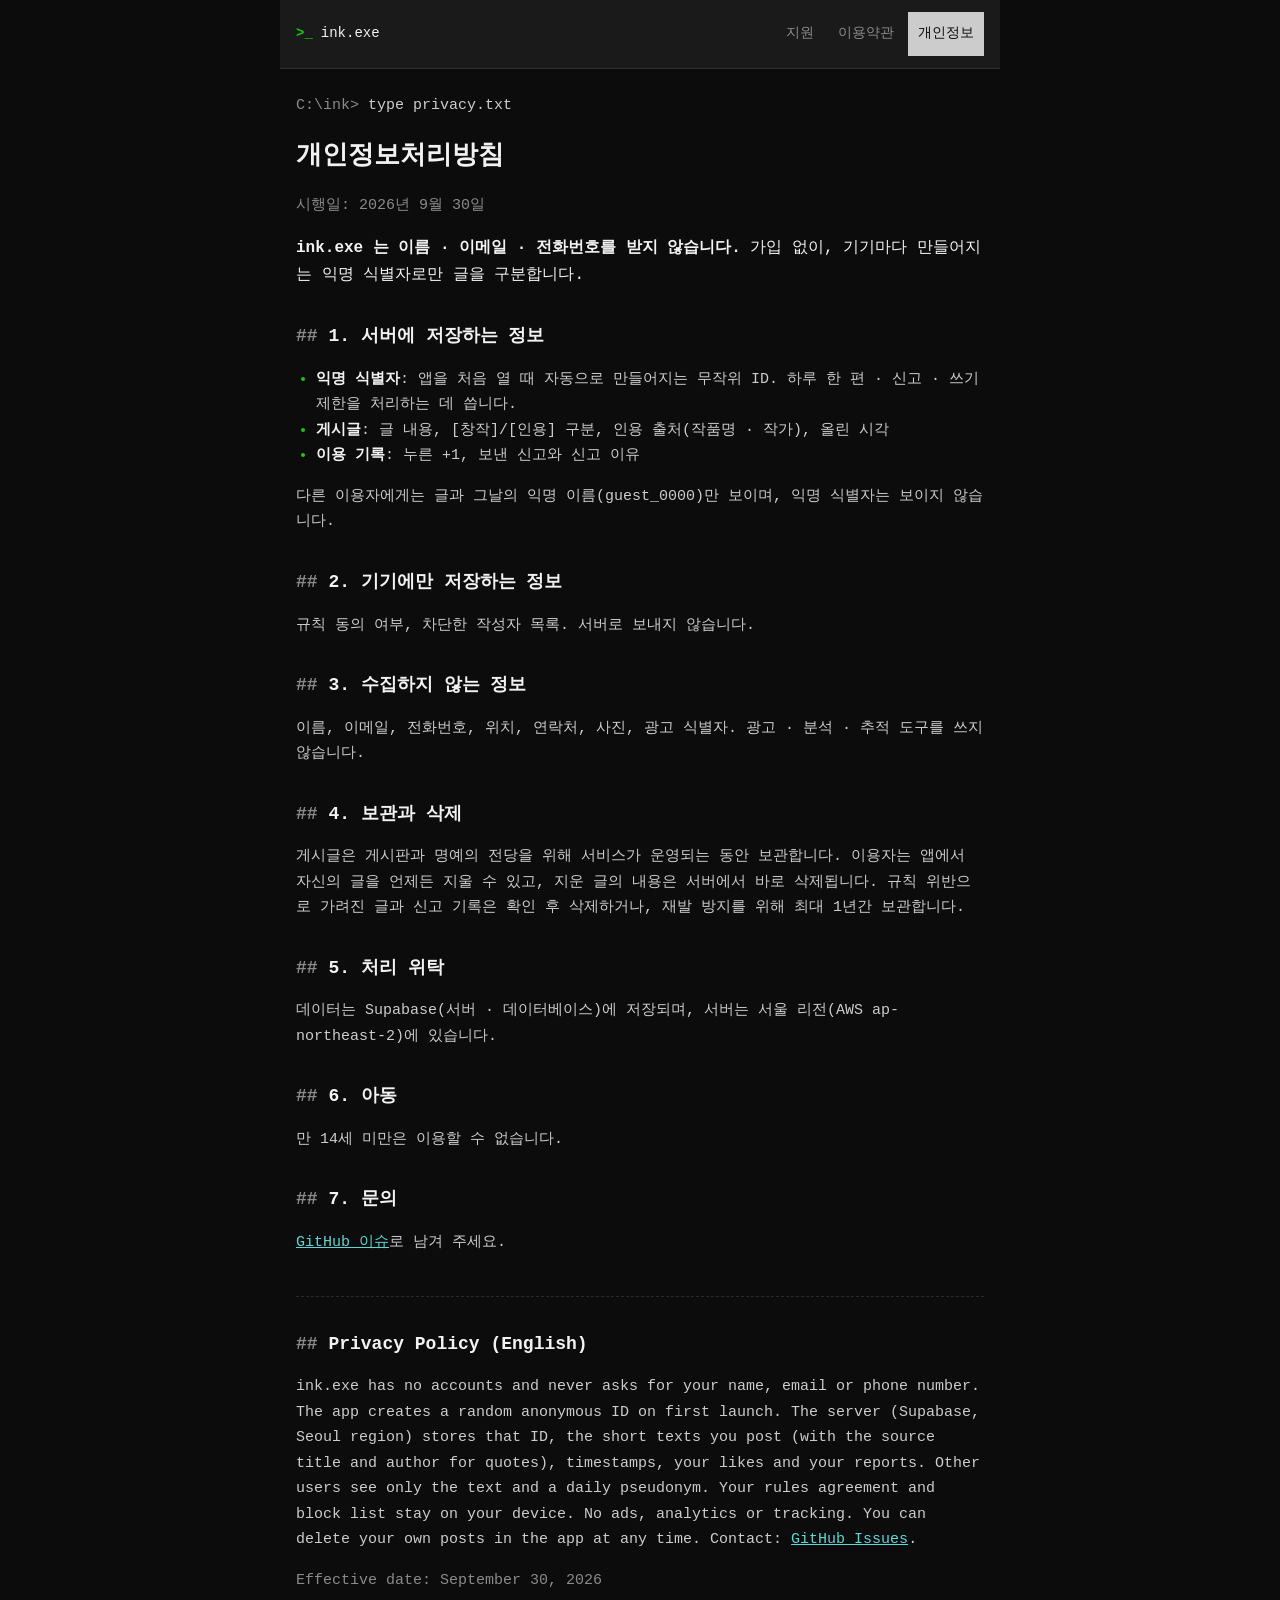
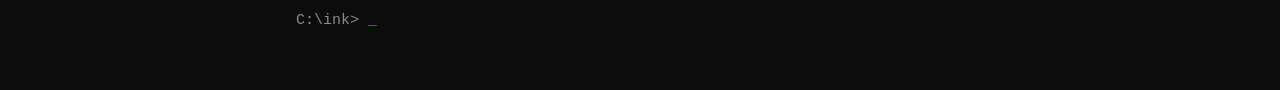
==== docs/privacy.html @ 221719de "ink.exe 첫 버전: 매일 글감 하나, 선착순 20명 익명 짧은 글 - Supabase 스키마 · RPC: 선착순 20 · 300자 · 하루 한 편 · 인용 출처 필수   · " ====
<!doctype html>
<html lang="ko">
<head>
<meta charset="utf-8">
<meta name="viewport" content="width=device-width, initial-scale=1">
<title>ink.exe 개인정보처리방침</title>
<meta name="description" content="ink.exe 개인정보처리방침: 가입 없는 익명 게시판. 익명 식별자와 게시글만 서버에 저장합니다.">
<link rel="stylesheet" href="style.css">
</head>
<body>
<main>
<header class="bar"><span class="prompt">&gt;_</span> ink.exe <nav><a href="./">지원</a><a href="terms.html">이용약관</a><a href="privacy.html" aria-current="page">개인정보</a></nav></header>

<p class="cmd"><span class="dim">C:\ink&gt;</span> type privacy.txt</p>

<h1>개인정보처리방침</h1>
<p class="dim">시행일: 2026년 9월 30일</p>

<p class="lead"><strong>ink.exe 는 이름 · 이메일 · 전화번호를 받지 않습니다.</strong> 가입 없이, 기기마다 만들어지는 익명 식별자로만 글을 구분합니다.</p>

<h2>1. 서버에 저장하는 정보</h2>
<ul>
<li><strong>익명 식별자</strong>: 앱을 처음 열 때 자동으로 만들어지는 무작위 ID. 하루 한 편 · 신고 · 쓰기 제한을 처리하는 데 씁니다.</li>
<li><strong>게시글</strong>: 글 내용, [창작]/[인용] 구분, 인용 출처(작품명 · 작가), 올린 시각</li>
<li><strong>이용 기록</strong>: 누른 +1, 보낸 신고와 신고 이유</li>
</ul>
<p>다른 이용자에게는 글과 그날의 익명 이름(guest_0000)만 보이며, 익명 식별자는 보이지 않습니다.</p>

<h2>2. 기기에만 저장하는 정보</h2>
<p>규칙 동의 여부, 차단한 작성자 목록. 서버로 보내지 않습니다.</p>

<h2>3. 수집하지 않는 정보</h2>
<p>이름, 이메일, 전화번호, 위치, 연락처, 사진, 광고 식별자. 광고 · 분석 · 추적 도구를 쓰지 않습니다.</p>

<h2>4. 보관과 삭제</h2>
<p>게시글은 게시판과 명예의 전당을 위해 서비스가 운영되는 동안 보관합니다. 이용자는 앱에서 자신의 글을 언제든 지울 수 있고, 지운 글의 내용은 서버에서 바로 삭제됩니다. 규칙 위반으로 가려진 글과 신고 기록은 확인 후 삭제하거나, 재발 방지를 위해 최대 1년간 보관합니다.</p>

<h2>5. 처리 위탁</h2>
<p>데이터는 Supabase(서버 · 데이터베이스)에 저장되며, 서버는 서울 리전(AWS ap-northeast-2)에 있습니다.</p>

<h2>6. 아동</h2>
<p>만 14세 미만은 이용할 수 없습니다.</p>

<h2>7. 문의</h2>
<p><a href="https://github.com/isla0x/ink-exe/issues">GitHub 이슈</a>로 남겨 주세요.</p>

<hr>

<h2 lang="en">Privacy Policy (English)</h2>
<div lang="en">
<p>ink.exe has no accounts and never asks for your name, email or phone number. The app creates a random anonymous ID on first launch. The server (Supabase, Seoul region) stores that ID, the short texts you post (with the source title and author for quotes), timestamps, your likes and your reports. Other users see only the text and a daily pseudonym. Your rules agreement and block list stay on your device. No ads, analytics or tracking. You can delete your own posts in the app at any time. Contact: <a href="https://github.com/isla0x/ink-exe/issues">GitHub Issues</a>.</p>
<p class="dim">Effective date: September 30, 2026</p>
</div>

<p class="cmd"><span class="dim">C:\ink&gt;</span> <span class="cursor">_</span></p>
</main>
</body>
</html>
---- docs/style.css ----
:root {
  --bg: #0c0c0c;
  --bar: #1a1a1a;
  --fg: #cccccc;
  --hi: #f2f2f2;
  --dim: #8a8a8a;
  --ok: #16c60c;
  --cmd: #61d6d6;
  --tag: #f9f1a5;
  --line: #2a2a2a;
  color-scheme: dark;
}
* { box-sizing: border-box; }
html { -webkit-text-size-adjust: 100%; }
body {
  margin: 0;
  background: var(--bg);
  color: var(--fg);
  font-family: "SF Mono", ui-monospace, Menlo, Consolas, "D2Coding", "Nanum Gothic Coding", monospace;
  font-size: 15px;
  line-height: 1.7;
}
main { max-width: 720px; margin: 0 auto; padding: 0 16px 48px; }
.bar {
  display: flex; align-items: center; gap: 8px;
  margin: 0 -16px 24px; padding: 12px 16px;
  background: var(--bar); border-bottom: 1px solid var(--line);
  color: var(--hi); font-size: 14px;
}
.bar .prompt { color: var(--ok); font-weight: 700; }
.bar nav { margin-left: auto; display: flex; gap: 4px; }
.bar nav a { color: var(--dim); text-decoration: none; padding: 10px 10px; }
.bar nav a[aria-current="page"] { background: var(--fg); color: var(--bg); }
.cmd { margin: 0 0 8px; }
.dim { color: var(--dim); }
h1 { color: var(--hi); font-size: 26px; margin: 16px 0 4px; }
h2 { color: var(--hi); font-size: 18px; margin: 32px 0 8px; }
h2::before { content: "## "; color: var(--dim); }
h3 { color: var(--tag); font-size: 15px; margin: 20px 0 4px; }
.lead { font-size: 16px; color: var(--hi); }
strong { color: var(--hi); }
a { color: var(--cmd); }
code { color: var(--cmd); font-family: inherit; }
ul { padding-left: 20px; }
li::marker { color: var(--ok); }
hr { border: 0; border-top: 1px dashed var(--line); margin: 40px 0 0; }
table { width: 100%; border-collapse: collapse; font-size: 14px; }
th, td { text-align: left; vertical-align: top; padding: 8px 8px 8px 0; border-bottom: 1px solid var(--line); }
th { color: var(--dim); font-weight: 400; }
td:first-child { white-space: nowrap; padding-right: 16px; }
@media (max-width: 520px) { td:first-child { white-space: normal; } }
.cursor { color: var(--ok); animation: blink 1s steps(1) infinite; }
@keyframes blink { 50% { opacity: 0; } }
@media (prefers-reduced-motion: reduce) { .cursor { animation: none; } }
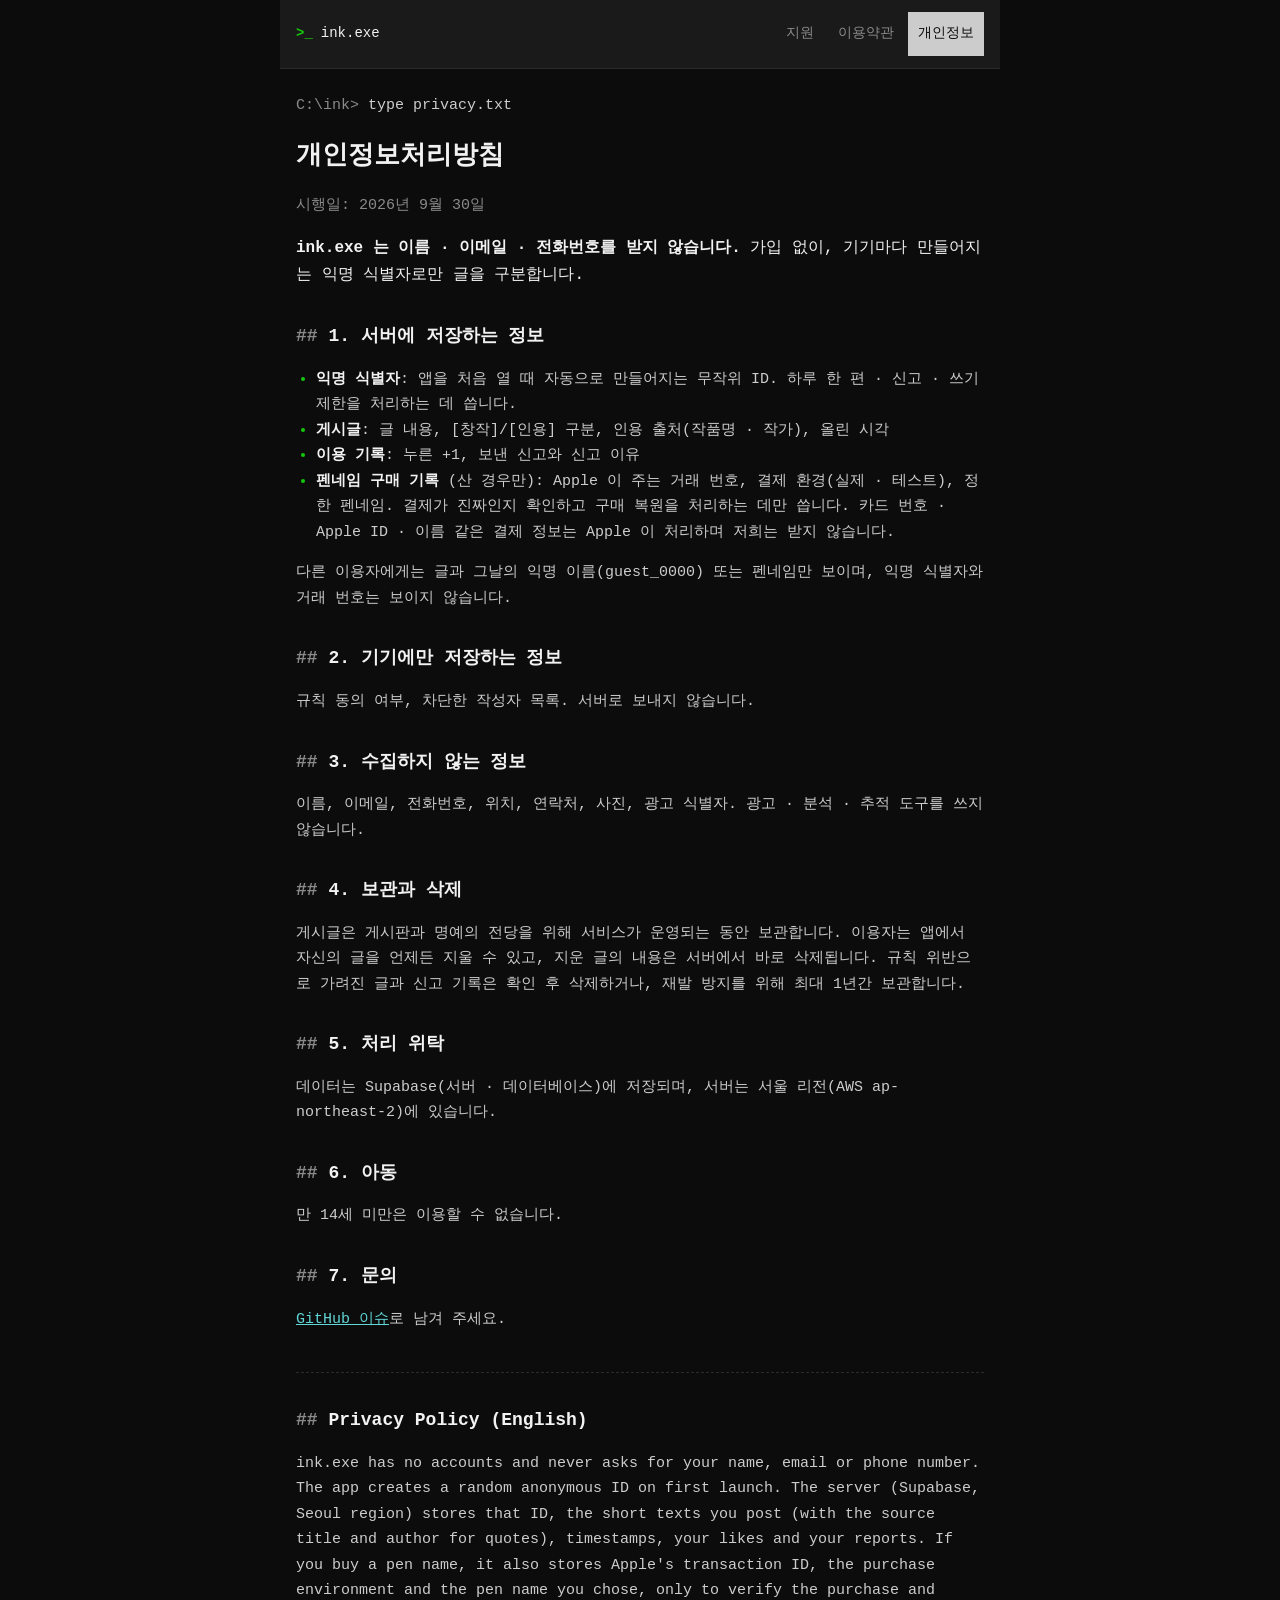
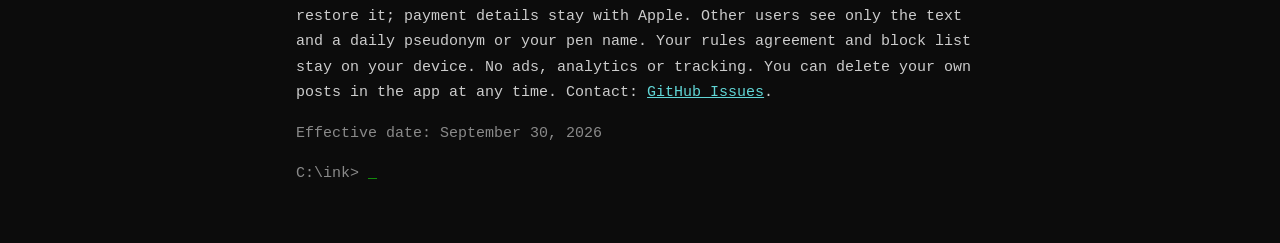
==== commit 4c1183ad: "펜네임: 상품 ID ink_exe_pen 으로 통일, 약관 · 개인정보 · 지원 페이지 · README 갱신 Co-Authored-By: Claude Opus 5.5 <norepl" ====
--- a/docs/privacy.html
+++ b/docs/privacy.html
@@ -23,8 +23,9 @@
 <li><strong>익명 식별자</strong>: 앱을 처음 열 때 자동으로 만들어지는 무작위 ID. 하루 한 편 · 신고 · 쓰기 제한을 처리하는 데 씁니다.</li>
 <li><strong>게시글</strong>: 글 내용, [창작]/[인용] 구분, 인용 출처(작품명 · 작가), 올린 시각</li>
 <li><strong>이용 기록</strong>: 누른 +1, 보낸 신고와 신고 이유</li>
+<li><strong>펜네임 구매 기록</strong> (산 경우만): Apple 이 주는 거래 번호, 결제 환경(실제 · 테스트), 정한 펜네임. 결제가 진짜인지 확인하고 구매 복원을 처리하는 데만 씁니다. 카드 번호 · Apple ID · 이름 같은 결제 정보는 Apple 이 처리하며 저희는 받지 않습니다.</li>
 </ul>
-<p>다른 이용자에게는 글과 그날의 익명 이름(guest_0000)만 보이며, 익명 식별자는 보이지 않습니다.</p>
+<p>다른 이용자에게는 글과 그날의 익명 이름(guest_0000) 또는 펜네임만 보이며, 익명 식별자와 거래 번호는 보이지 않습니다.</p>
 
 <h2>2. 기기에만 저장하는 정보</h2>
 <p>규칙 동의 여부, 차단한 작성자 목록. 서버로 보내지 않습니다.</p>
@@ -48,7 +49,7 @@
 
 <h2 lang="en">Privacy Policy (English)</h2>
 <div lang="en">
-<p>ink.exe has no accounts and never asks for your name, email or phone number. The app creates a random anonymous ID on first launch. The server (Supabase, Seoul region) stores that ID, the short texts you post (with the source title and author for quotes), timestamps, your likes and your reports. Other users see only the text and a daily pseudonym. Your rules agreement and block list stay on your device. No ads, analytics or tracking. You can delete your own posts in the app at any time. Contact: <a href="https://github.com/isla0x/ink-exe/issues">GitHub Issues</a>.</p>
+<p>ink.exe has no accounts and never asks for your name, email or phone number. The app creates a random anonymous ID on first launch. The server (Supabase, Seoul region) stores that ID, the short texts you post (with the source title and author for quotes), timestamps, your likes and your reports. If you buy a pen name, it also stores Apple's transaction ID, the purchase environment and the pen name you chose, only to verify the purchase and restore it; payment details stay with Apple. Other users see only the text and a daily pseudonym or your pen name. Your rules agreement and block list stay on your device. No ads, analytics or tracking. You can delete your own posts in the app at any time. Contact: <a href="https://github.com/isla0x/ink-exe/issues">GitHub Issues</a>.</p>
 <p class="dim">Effective date: September 30, 2026</p>
 </div>
 
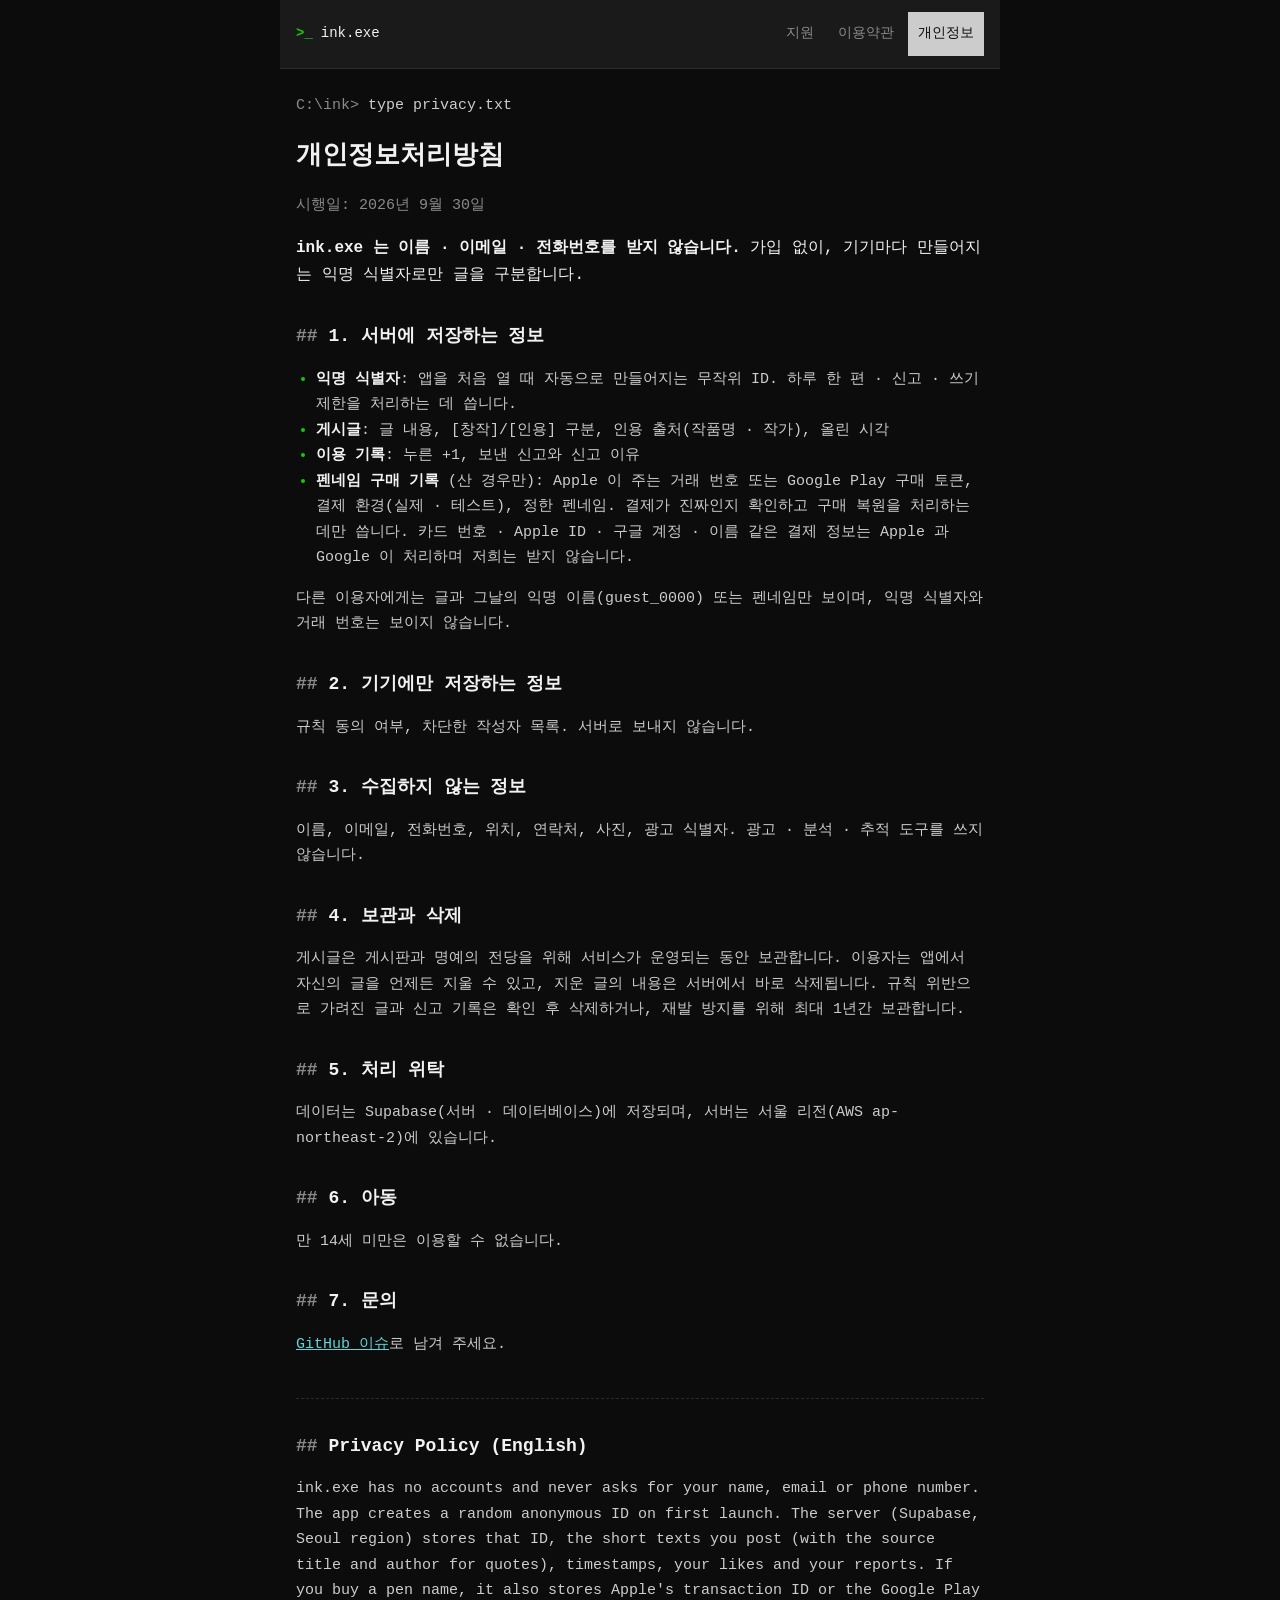
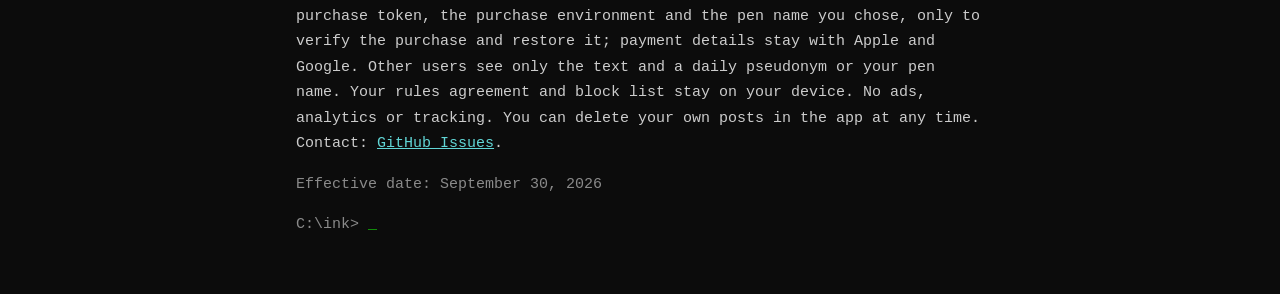
==== commit 43a22b60: "안드로이드 펜네임: Google Play 결제 + claim-pen 에서 Google 서명 확인, 약관 · 개인정보 갱신, 빌드 1.0.0+7 Co-Authored-By: Clau" ====
--- a/docs/privacy.html
+++ b/docs/privacy.html
@@ -23,7 +23,7 @@
 <li><strong>익명 식별자</strong>: 앱을 처음 열 때 자동으로 만들어지는 무작위 ID. 하루 한 편 · 신고 · 쓰기 제한을 처리하는 데 씁니다.</li>
 <li><strong>게시글</strong>: 글 내용, [창작]/[인용] 구분, 인용 출처(작품명 · 작가), 올린 시각</li>
 <li><strong>이용 기록</strong>: 누른 +1, 보낸 신고와 신고 이유</li>
-<li><strong>펜네임 구매 기록</strong> (산 경우만): Apple 이 주는 거래 번호, 결제 환경(실제 · 테스트), 정한 펜네임. 결제가 진짜인지 확인하고 구매 복원을 처리하는 데만 씁니다. 카드 번호 · Apple ID · 이름 같은 결제 정보는 Apple 이 처리하며 저희는 받지 않습니다.</li>
+<li><strong>펜네임 구매 기록</strong> (산 경우만): Apple 이 주는 거래 번호 또는 Google Play 구매 토큰, 결제 환경(실제 · 테스트), 정한 펜네임. 결제가 진짜인지 확인하고 구매 복원을 처리하는 데만 씁니다. 카드 번호 · Apple ID · 구글 계정 · 이름 같은 결제 정보는 Apple 과 Google 이 처리하며 저희는 받지 않습니다.</li>
 </ul>
 <p>다른 이용자에게는 글과 그날의 익명 이름(guest_0000) 또는 펜네임만 보이며, 익명 식별자와 거래 번호는 보이지 않습니다.</p>
 
@@ -49,7 +49,7 @@
 
 <h2 lang="en">Privacy Policy (English)</h2>
 <div lang="en">
-<p>ink.exe has no accounts and never asks for your name, email or phone number. The app creates a random anonymous ID on first launch. The server (Supabase, Seoul region) stores that ID, the short texts you post (with the source title and author for quotes), timestamps, your likes and your reports. If you buy a pen name, it also stores Apple's transaction ID, the purchase environment and the pen name you chose, only to verify the purchase and restore it; payment details stay with Apple. Other users see only the text and a daily pseudonym or your pen name. Your rules agreement and block list stay on your device. No ads, analytics or tracking. You can delete your own posts in the app at any time. Contact: <a href="https://github.com/isla0x/ink-exe/issues">GitHub Issues</a>.</p>
+<p>ink.exe has no accounts and never asks for your name, email or phone number. The app creates a random anonymous ID on first launch. The server (Supabase, Seoul region) stores that ID, the short texts you post (with the source title and author for quotes), timestamps, your likes and your reports. If you buy a pen name, it also stores Apple's transaction ID or the Google Play purchase token, the purchase environment and the pen name you chose, only to verify the purchase and restore it; payment details stay with Apple and Google. Other users see only the text and a daily pseudonym or your pen name. Your rules agreement and block list stay on your device. No ads, analytics or tracking. You can delete your own posts in the app at any time. Contact: <a href="https://github.com/isla0x/ink-exe/issues">GitHub Issues</a>.</p>
 <p class="dim">Effective date: September 30, 2026</p>
 </div>
 
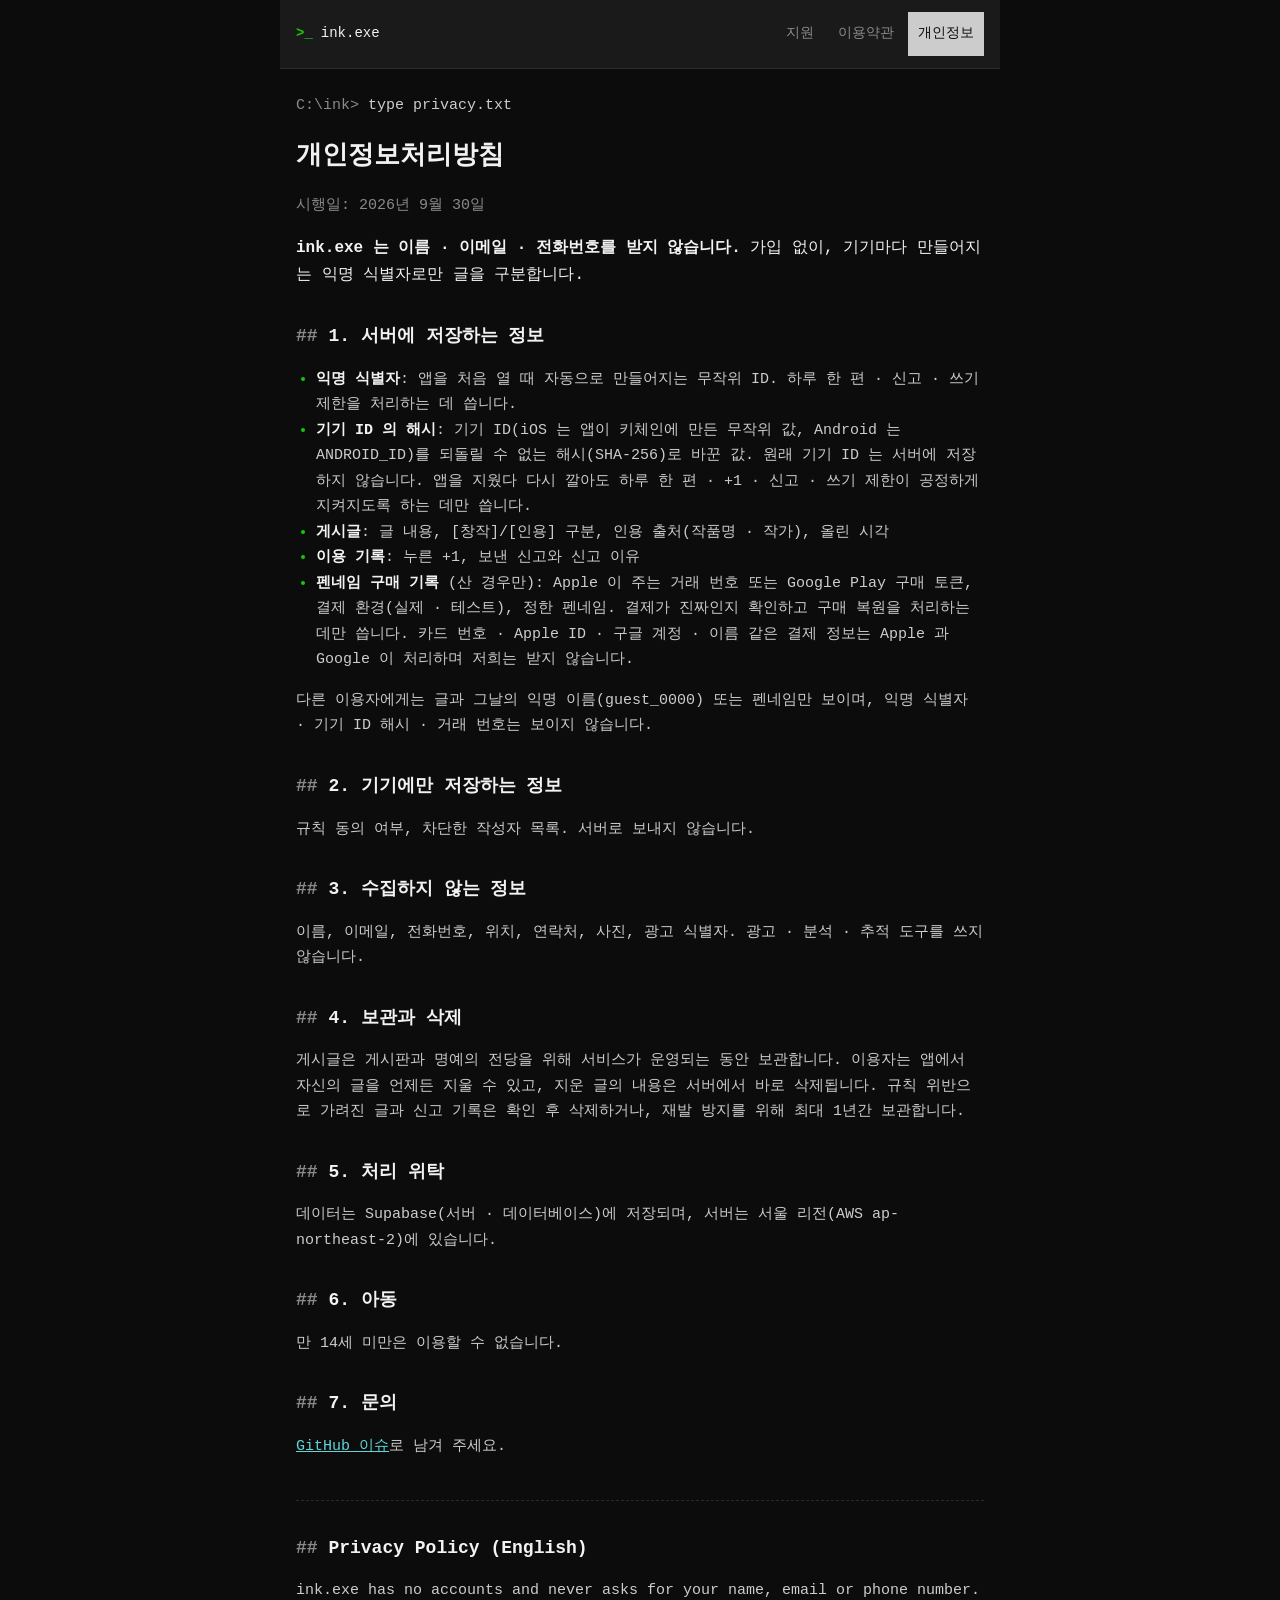
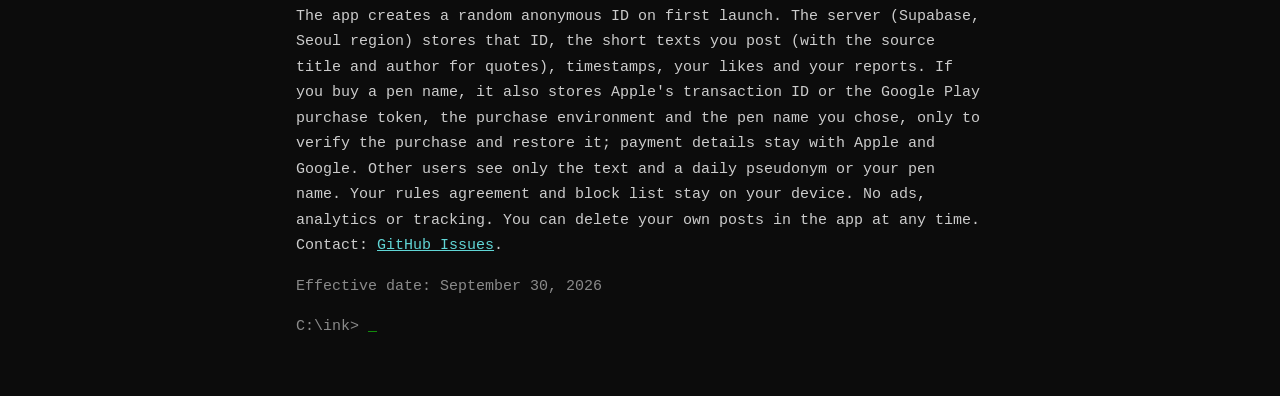
==== commit d7e549a4: "개인정보처리방침 · README: 기기 ID 해시 저장 안내 Co-Authored-By: Claude Opus 5.5 <noreply@anthropic.com> Claude-Ses" ====
--- a/docs/privacy.html
+++ b/docs/privacy.html
@@ -21,11 +21,12 @@
 <h2>1. 서버에 저장하는 정보</h2>
 <ul>
 <li><strong>익명 식별자</strong>: 앱을 처음 열 때 자동으로 만들어지는 무작위 ID. 하루 한 편 · 신고 · 쓰기 제한을 처리하는 데 씁니다.</li>
+<li><strong>기기 ID 의 해시</strong>: 기기 ID(iOS 는 앱이 키체인에 만든 무작위 값, Android 는 ANDROID_ID)를 되돌릴 수 없는 해시(SHA-256)로 바꾼 값. 원래 기기 ID 는 서버에 저장하지 않습니다. 앱을 지웠다 다시 깔아도 하루 한 편 · +1 · 신고 · 쓰기 제한이 공정하게 지켜지도록 하는 데만 씁니다.</li>
 <li><strong>게시글</strong>: 글 내용, [창작]/[인용] 구분, 인용 출처(작품명 · 작가), 올린 시각</li>
 <li><strong>이용 기록</strong>: 누른 +1, 보낸 신고와 신고 이유</li>
 <li><strong>펜네임 구매 기록</strong> (산 경우만): Apple 이 주는 거래 번호 또는 Google Play 구매 토큰, 결제 환경(실제 · 테스트), 정한 펜네임. 결제가 진짜인지 확인하고 구매 복원을 처리하는 데만 씁니다. 카드 번호 · Apple ID · 구글 계정 · 이름 같은 결제 정보는 Apple 과 Google 이 처리하며 저희는 받지 않습니다.</li>
 </ul>
-<p>다른 이용자에게는 글과 그날의 익명 이름(guest_0000) 또는 펜네임만 보이며, 익명 식별자와 거래 번호는 보이지 않습니다.</p>
+<p>다른 이용자에게는 글과 그날의 익명 이름(guest_0000) 또는 펜네임만 보이며, 익명 식별자 · 기기 ID 해시 · 거래 번호는 보이지 않습니다.</p>
 
 <h2>2. 기기에만 저장하는 정보</h2>
 <p>규칙 동의 여부, 차단한 작성자 목록. 서버로 보내지 않습니다.</p>
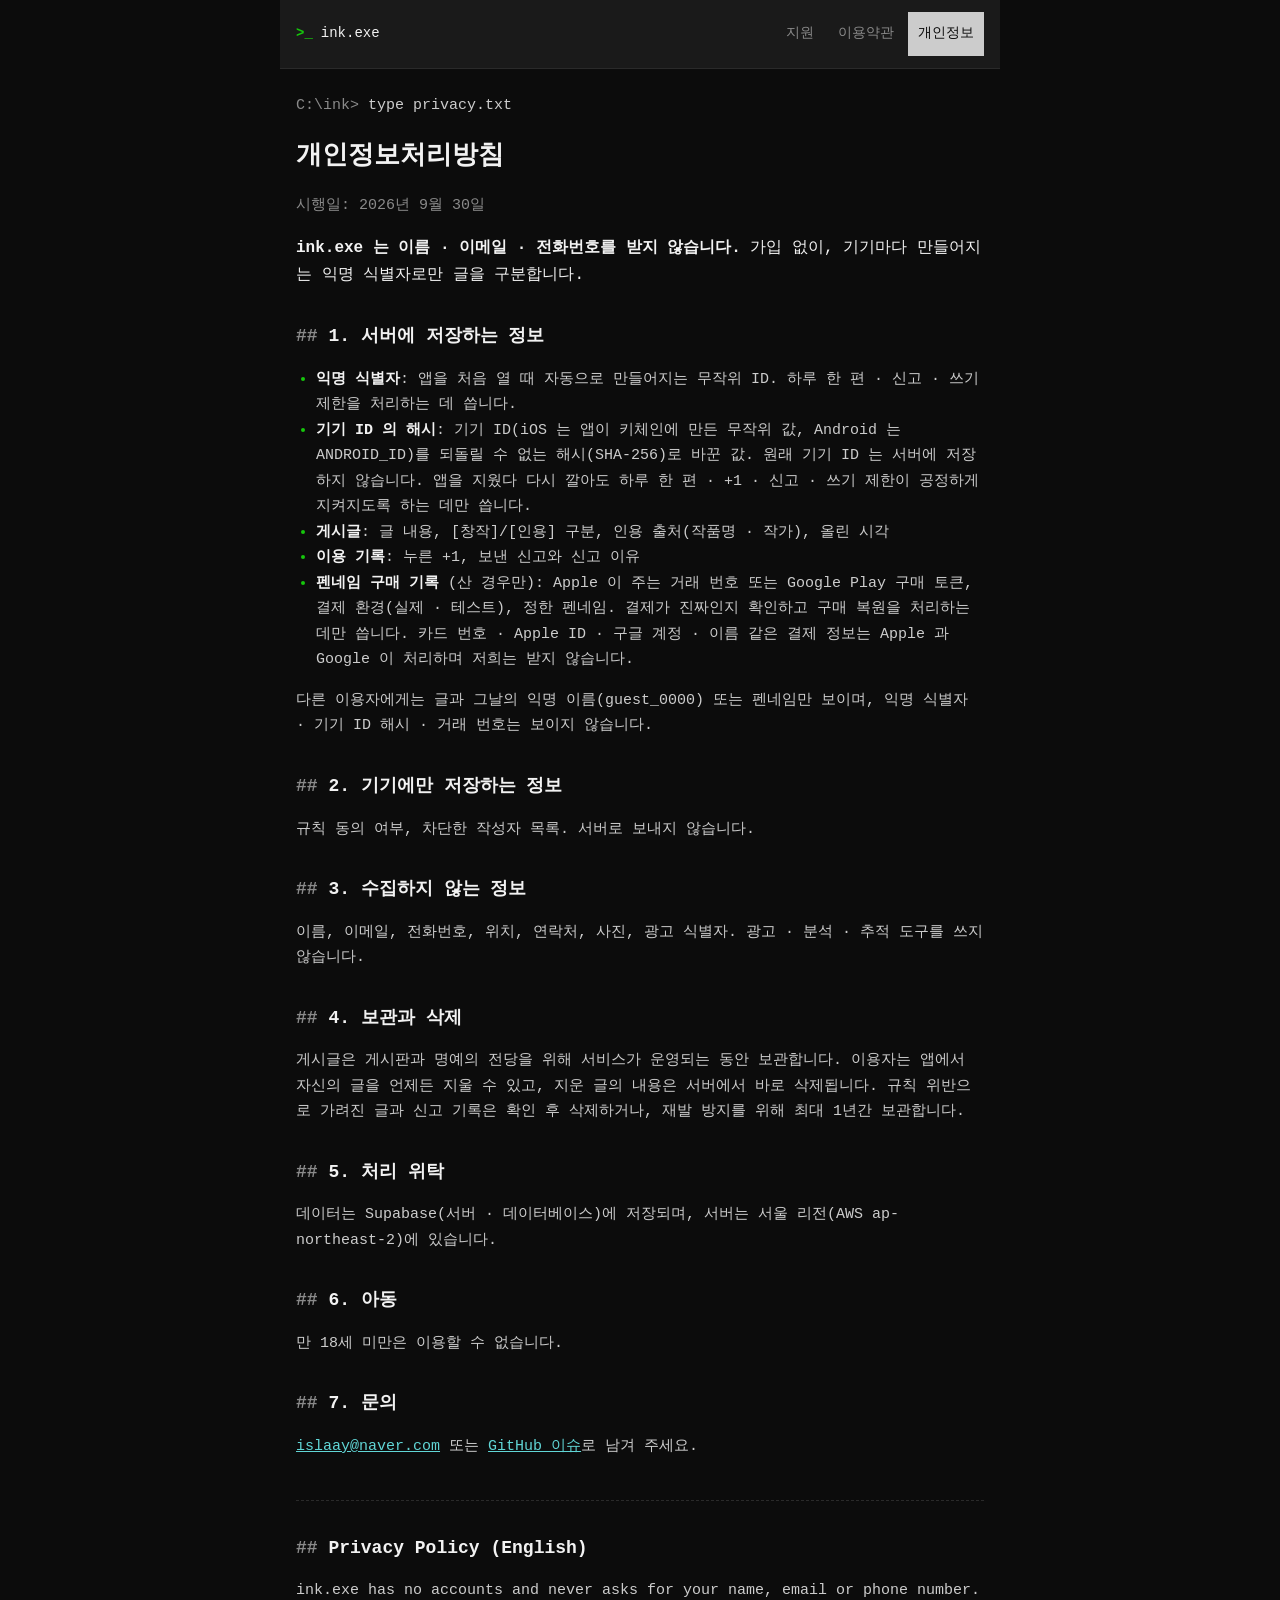
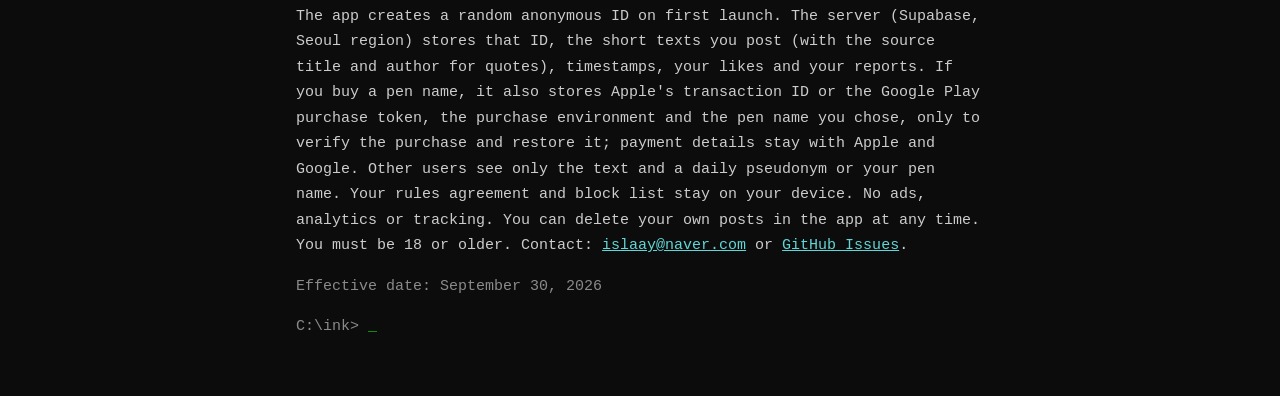
==== commit f43c9c64: "심사 1.2 대응: 이용약관(EULA) · 무관용 · 만 18세 동의, 신고하면 바로 숨김, 앱 안 연락처, 신고 처리 SQL, 빌드 1.0.0+10 - 첫 실행 동의에 EULA " ====
--- a/docs/privacy.html
+++ b/docs/privacy.html
@@ -41,16 +41,16 @@
 <p>데이터는 Supabase(서버 · 데이터베이스)에 저장되며, 서버는 서울 리전(AWS ap-northeast-2)에 있습니다.</p>
 
 <h2>6. 아동</h2>
-<p>만 14세 미만은 이용할 수 없습니다.</p>
+<p>만 18세 미만은 이용할 수 없습니다.</p>
 
 <h2>7. 문의</h2>
-<p><a href="https://github.com/isla0x/ink-exe/issues">GitHub 이슈</a>로 남겨 주세요.</p>
+<p><a href="mailto:islaay@naver.com">islaay@naver.com</a> 또는 <a href="https://github.com/isla0x/ink-exe/issues">GitHub 이슈</a>로 남겨 주세요.</p>
 
 <hr>
 
 <h2 lang="en">Privacy Policy (English)</h2>
 <div lang="en">
-<p>ink.exe has no accounts and never asks for your name, email or phone number. The app creates a random anonymous ID on first launch. The server (Supabase, Seoul region) stores that ID, the short texts you post (with the source title and author for quotes), timestamps, your likes and your reports. If you buy a pen name, it also stores Apple's transaction ID or the Google Play purchase token, the purchase environment and the pen name you chose, only to verify the purchase and restore it; payment details stay with Apple and Google. Other users see only the text and a daily pseudonym or your pen name. Your rules agreement and block list stay on your device. No ads, analytics or tracking. You can delete your own posts in the app at any time. Contact: <a href="https://github.com/isla0x/ink-exe/issues">GitHub Issues</a>.</p>
+<p>ink.exe has no accounts and never asks for your name, email or phone number. The app creates a random anonymous ID on first launch. The server (Supabase, Seoul region) stores that ID, the short texts you post (with the source title and author for quotes), timestamps, your likes and your reports. If you buy a pen name, it also stores Apple's transaction ID or the Google Play purchase token, the purchase environment and the pen name you chose, only to verify the purchase and restore it; payment details stay with Apple and Google. Other users see only the text and a daily pseudonym or your pen name. Your rules agreement and block list stay on your device. No ads, analytics or tracking. You can delete your own posts in the app at any time. You must be 18 or older. Contact: <a href="mailto:islaay@naver.com">islaay@naver.com</a> or <a href="https://github.com/isla0x/ink-exe/issues">GitHub Issues</a>.</p>
 <p class="dim">Effective date: September 30, 2026</p>
 </div>
 
